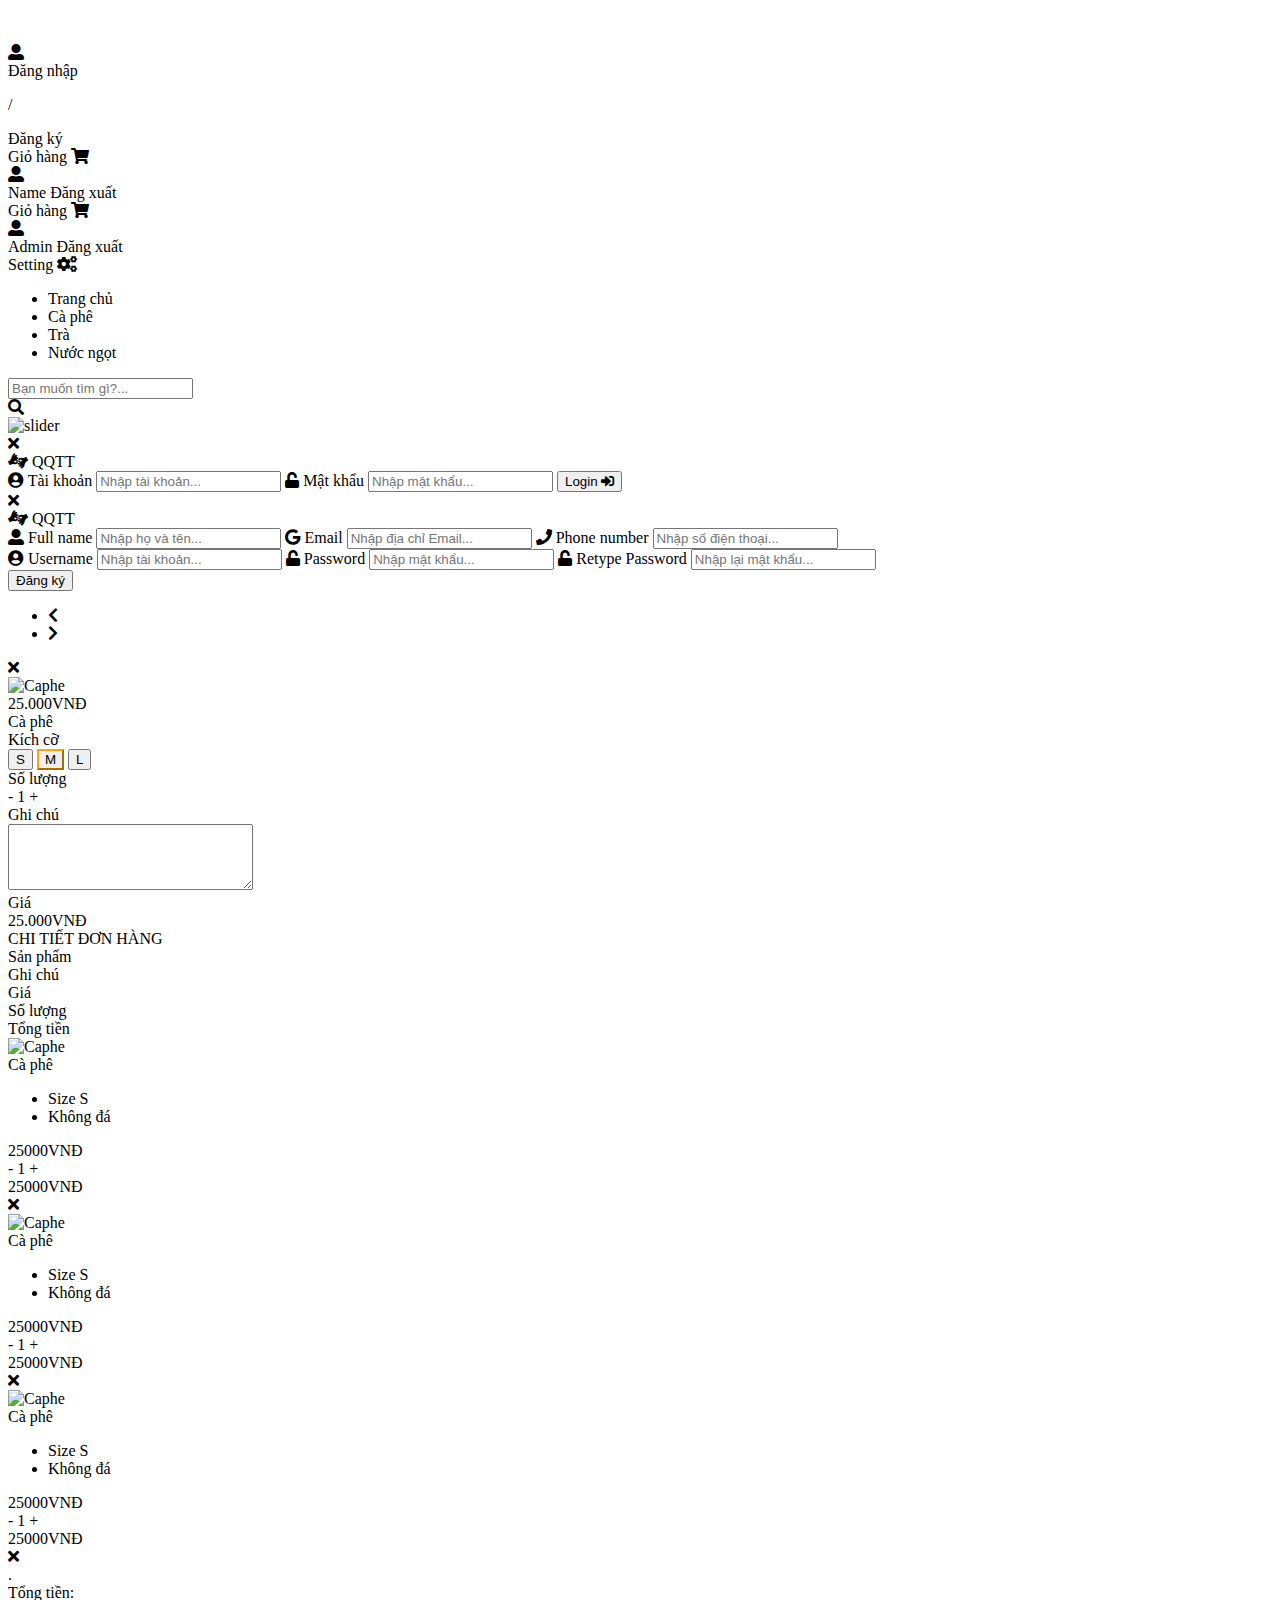
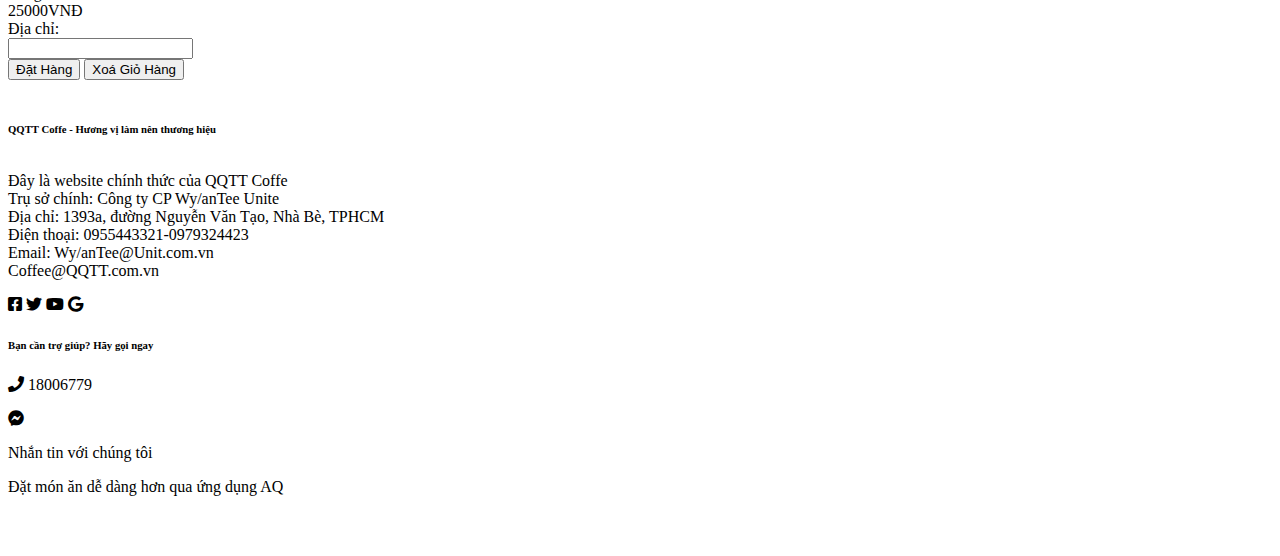
==== index.html @ 3d81b91d "Update index.html" ====
<!DOCTYPE html>
<html lang="en">
<head>
    <meta charset="UTF-8">
    <meta http-equiv="X-UA-Compatible" content="IE=edge">
    <meta name="viewport" content="width=device-width, initial-scale=1.0">
    <link rel="stylesheet" href="https://cdnjs.cloudflare.com/ajax/libs/font-awesome/5.15.1/css/all.min.css"/>
    <link rel="icon" type="image/x-icon" href="./assets/img/header_logo.png">
    <link rel="stylesheet" href="./assets/css/header_style.css">
    <link rel="stylesheet" href="./assets/css/content.css">
    <link rel="stylesheet" href="./assets/css/ShoppingCart.css">
    <link rel="stylesheet" href="./assets/css/footer_base.css">
    <link rel="stylesheet" href="./assets/css/footer_style.css">
    <script src="myscript.js"></script>
    <title>QQTT Coffee</title>
</head>
<body>
    
    <div id="header">
        <div class="sub_header">
            <div class="container">
                <div class="sub_container">
                    <div class="ctn_left">
                        <img src="assets/img/header_delivery.png" alt="">
                    </div>
                    <div class="ctn_mid">
                        <a href=""><img src="assets/img/header_logo.png" alt=""></a>
                    </div>

                    <!--Default-->
                    <div id="none" class="ctn_right">
                        <div class="account">
                            <i class="fas fa-user-alt"></i>
                            <div class="sub_account">
                                <span onclick="showLogIn()">Đăng nhập</span>
                                <p>/</p>
                                <span class="login" onclick="showRegister()">Đăng ký</span>
                            </div>
                        </div>
                        <div class="cart" onclick="showCart()">
                            <span>Giỏ hàng</span>
                            <i class="fas fa-shopping-cart"></i>
                        </div>    
                    </div>
                    
                    <!--Client-->
                    <div id="client" class="ctn_right_clt">
                        <div class="account_clt">
                            <i class="fas fa-user-alt"></i>
                            <div class="sub_account_clt">
                                <span id="clientName" class="name">Name</span>
                                <span class="clt" onclick="logout()">Đăng xuất</span>
                            </div>
                            
                        </div>
                        <div class="cart_clt" onclick="navBuy()">
                            <span>Giỏ hàng</span>
                            <i class="fas fa-shopping-cart"></i>
                        </div>    
                    </div>

                    <!--Admin-->
                    <div id="admin" class="ctn_right_ad">
                        <div class="account_ad">
                            <i class="fas fa-user-alt"></i>
                            <div class="sub_account_ad">
                                <span id="adminName" class="name">Admin</span>
                                <span class="clt" onclick="logout()">Đăng xuất</span>
                            </div>
                            
                        </div>
                        <div class="cart_ad" onclick="setting()">
                            <span>Setting</span>
                            <i class="fas fa-cogs"></i>
                        </div>    
                    </div>
                </div> 
                
                
            </div>

            <div id="menu">
                <div id="sub_menu">
                    <div class="nav_menu">
                        <ul>
                            <li onclick="navPage('all')">Trang chủ</li>
                            <li onclick="navPage('coffee')">Cà phê</li>
                            <li onclick="navPage('tea')">Trà</li>
                            <li onclick="navPage('soda')">Nước ngọt</li>
                        </ul>
                    </div>
                    <div id="search_box">
                        <div class="sub_search">
                            <input oninput="search()" type="text" id="search_txt" class="search_txt" placeholder="Bạn muốn tìm gì?...">
                            <div class="search_icon">
                                <i class="icon_search fas fa-search"></i>
                            </div>
                        </div> 
                    </div>   
                </div>
            </div>
        </div>

    </div>

    <div id="slider">
    <img src="./assets/img/header_slider.jpg" alt="slider">
    </div> 

    <!--Modal_Log-->
    <div id="modal_log" class="modal_log">
        <div class="modal_container">
            <div class="modal_close" onclick="closeLogIn()">
                <i class="fas fa-times"></i>
            </div>
            <header class="container_header">
                <i class="modal_heading_icon fas fa-american-sign-language-interpreting"></i>
                QQTT
                <!-- <img src="assets/css/img/logo/logo3.jpg" alt=""> -->
            </header>

            <div class="modal_body">
                <label for="log1" class="modal_label">
                    <i class="fas fa-user-circle"></i>
                    Tài khoản
                </label>
                <input id="log1" type="text" class="modal_input" placeholder="Nhập tài khoản...">
                
                <label for="log2" class="modal_label">
                    <i class="fas fa-unlock"></i>
                    Mật khẩu
                </label>
                <input id="log2" type="password" class="modal_input" placeholder="Nhập mật khẩu...">
                
                <button id="buy-tickets" onclick="login()">
                    Login <i class="fas fa-sign-in-alt"></i>
                    
                </button>
            </div>
        </div>
    </div>


    <!--Modal-Register-->
    <div id="modal-register" class="modal-register">
        <div class="modal-container">
            <div class="modal-close" onclick="closeRegister()">
                <i class="fas fa-times"></i>
            </div>
            <header class="modal-header">
                <i class="modal-heading-icon fas fa-american-sign-language-interpreting"></i>
                QQTT
            </header>

            <div class="modal-body">
                <!--Body Left-->
                <div class="body-left">
                    <label for="rgt1" class="modal-label">
                        <i class="fas fa-user-alt"></i>
                        Full name  
                    </label>
                    <input id="rgt1" type="text" class="modal-input" placeholder="Nhập họ và tên...">

                    <label for="rgt2" class="modal-label">
                        <i class="fab fa-google"></i>
                        Email  
                    </label>
                    <input id="rgt2" type="text" class="modal-input" placeholder="Nhập địa chỉ Email...">
            
                    <label for="rgt3" class="modal-label">
                        <i class="fas fa-phone"></i>
                        Phone number
                    </label>
                    <input id="rgt3" type="text" class="modal-input" placeholder="Nhập số điện thoại...">
                </div>   
                <!--Body Right-->
                <div class="body-right">
                    <label for="rgt4" class="modal-label">
                        <i class="fas fa-user-circle"></i>
                        Username 
                    </label>
                    <input id="rgt4" type="text" class="modal-input" placeholder="Nhập tài khoản...">

                    <label for="rgt5" class="modal-label">
                        <i class="fas fa-unlock"></i>
                        Password
                    </label>
                    <input id="rgt5" type="password" class="modal-input" placeholder="Nhập mật khẩu...">
            
                    <label for="rgt6" class="modal-label">
                        <i class="fas fa-unlock"></i>
                        Retype Password
                    </label>
                    <input id="rgt6" type="password" class="modal-input" placeholder="Nhập lại mật khẩu...">
                </div>
                
                <button id="continue-tickets" onclick="register()">
                    Đăng ký
                </button>
            </div>
        </div>
    </div>

    <!-- Container -->
    <div class="container">

        <!-- Category-drink -->
        <div id="productList" class="category-drink">
            <!-- One item -->
            <!-- <div class="drink-item">
                <img class="item-image" src="./assets/img/default.png" alt="Caphe">
                <div class="item-name">Cà phê</div>
                <div class="item-price">25.000VNĐ</div>
                <button class="button-order">Đặt hàng</button>
            </div> -->
            
        </div>   <!-- End Category-drink -->

        <!-- Pagination -->
        <ul id="Pagination" class="pagination space-pagination">
            <!-- Icon left -->
            <li class="pagination-item">
                <div class="pagination-item-link" onclick="pageDown();">
                    <i class="pagination-item-icon fas fa-chevron-left"></i>
                </div> 
            </li>
            <!-- Item -->
            <div id="pagination-index">
                <!-- <li class="pagination-item pagination-item-link pagination-item--active">
                    <div class="pagination-item-link">1</div> 
                </li>
                <li class="pagination-item">
                    <div class="pagination-item-link">2</div> 
                </li>
                <li class="pagination-item">
                    <div class="pagination-item-link">3</div> 
                </li>
                <li class="pagination-item">
                    <div class="pagination-item-link">...</div> 
                </li>
                <li class="pagination-item">
                    <div class="pagination-item-link">6</div> 
                </li> -->
            </div>
            <!-- Icon right -->
            <li class="pagination-item">
                <div class="pagination-item-link" onclick="pageUp();">
                    <i class="pagination-item-icon fas fa-chevron-right"></i>
                </div> 
            </li>
        </ul> <!-- End Pagination-->

        <!-- Modal container -->
        <div id="modal-order" class="modal-order">
            <div class="modal-overlay"></div>

            <div class="modal-body">
                <div class="modal-close" onclick="closeOrderModal()">
                    <i class="modal-close-icon fas fa-times"></i>
                </div>
                <div class="modal-row">

                    <div class="modal-image">
                        <img src="./assets/img/default.png" alt="Caphe" class="image-item">
                        <div id="rootPrice" class="modal-image-price">25.000VNĐ</div>
                    </div>

                    <div class="modal-info">
                        <div class="modal-item-info">
                            <div id="order-name" class="modal-name">Cà phê</div>
                            <div class="modal-size">
                                <div class="font">Kích cỡ</div>
                                <button id="size-1" class="size" onclick="changeSize(1)">S</button>
                                <button style="border-color: orange;" id="size-2" class="size" onclick="changeSize(2)">M</button>
                                <button id="size-3" class="size" onclick="changeSize(3)">L</button>
                            </div>
                            <div class="modal-quantity">
                                <div class="font">Số lượng</div>
                                <span class="change-qty decrease" onclick="decQuantity()">-</span>
                                <span id = "quantity" class="quantity ng-binding">1</span>
                                <span class="change-qty increase" onclick="incQuantity()">+</span>
                            </div>
                            <div class="modal-note">
                                <div class="font">Ghi chú</div>
                                <textarea name="txtComment" id="txtComment" rows="4" cols="28"></textarea>
                            </div>
                            <div class="modal-price">
                                <div class="font">Giá</div>
                                <div id="curPrice" class="modal-item-price">25.000VNĐ</div>
                            </div>
                        </div>
                        <div id="order-button" class="order-button">      
                            
                        </div>
                    </div>
                </div>
            </div>
        </div> <!-- End Modal -->

        <div id="shopping-cart" class="shopping-cart">
            <div class="SC-tab-show">
                <div class="top-tab">CHI TIẾT ĐƠN HÀNG</div>

                <div class="title-item">
                    <div class="pay-item font">Sản phẩm</div>
                    <div class="pay-attribute">
                        <div class="pay-note font">Ghi chú</div>
                        <div class="pay-price font">Giá</div>
                        <div class="pay-quantity font">Số lượng</div>
                        <div class="total-item font">Tổng tiền</div>
                    </div>
                    <div style="clear:both"></div>
                </div>

                <div id="cartList" class="info-item">
                    <!-- One item -->
                    <div class="sub-item">
                        <div class="item-image">
                            <img class="item-img" src="/HTML,CSS/QTQT/Assets/Images/Caphe.jpg" alt="Caphe">
                        </div>
                        <div class="item-PQT">

                            <div class="item-name-extra">
                                <div class="item-title">Cà phê</div>
                                <ul class="item-note">
                                    <li class="item-note-size font-note">Size S</li>
                                    <li class="item-note-notes font-note">Không đá</li>
                                </ul>
                            </div>

                            <div class="item-price">25000VNĐ</div>

                            <div class="item-quantity">
                                <span class="change-qty decrease" ng-click="decrease(product)">-</span>
                                <span class="quantity ng-binding">1</span>
                                <span class="change-qty increase" ng-click="increase(product)">+</span>
                            </div>

                            <div class="total-all-item">
                                <div class="total-all-price">   25000VNĐ</div>
                                <i class="icon-shopping-cart fas fa-times"></i>
                                <div style="clear:both"></div>
                            </div>

                        </div>
                        <div style="clear:both"></div>
                    </div> <!-- End One item -->
                    <!-- One item -->
                    <div class="sub-item">
                        <div class="item-image">
                            <img class="item-img" src="/HTML,CSS/QTQT/Assets/Images/Caphe.jpg" alt="Caphe">
                        </div>
                        <div class="item-PQT">

                            <div class="item-name-extra">
                                <div class="item-title">Cà phê</div>
                                <ul class="item-note">
                                    <li class="item-note-size font-note">Size S</li>
                                    <li class="item-note-notes font-note">Không đá</li>
                                </ul>
                            </div>

                            <div class="item-price">25000VNĐ</div>

                            <div class="item-quantity">
                                <span class="change-qty decrease" ng-click="decrease(product)">-</span>
                                <span class="quantity ng-binding">1</span>
                                <span class="change-qty increase" ng-click="increase(product)">+</span>
                            </div>

                            <div class="total-all-item">
                                <div class="total-all-price">   25000VNĐ</div>
                                <i class="icon-shopping-cart fas fa-times"></i>
                                <div style="clear:both"></div>
                            </div>

                        </div>
                        <div style="clear:both"></div>
                    </div> <!-- End One item -->
                    <!-- One item -->
                    <div class="sub-item">
                        <div class="item-image">
                            <img class="item-img" src="/HTML,CSS/QTQT/Assets/Images/Caphe.jpg" alt="Caphe">
                        </div>
                        <div class="item-PQT">

                            <div class="item-name-extra">
                                <div class="item-title">Cà phê</div>
                                <ul class="item-note">
                                    <li class="item-note-size font-note">Size S</li>
                                    <li class="item-note-notes font-note">Không đá</li>
                                </ul>
                            </div>

                            <div class="item-price">25000VNĐ</div>

                            <div class="item-quantity">
                                <span class="change-qty decrease" ng-click="decrease(product)">-</span>
                                <span class="quantity ng-binding">1</span>
                                <span class="change-qty increase" ng-click="increase(product)">+</span>
                            </div>

                            <div class="total-all-item">
                                <div class="total-all-price">   25000VNĐ</div>
                                <i class="icon-shopping-cart fas fa-times"></i>
                                <div style="clear:both"></div>
                            </div>

                        </div>
                        <div style="clear:both"></div>
                    </div> <!-- End One item -->
                    
                    
                </div>

                <div class="total-money">
                    <div class="index">.</div>
                    <div class="total-money-bill">Tổng tiền:</div>
                    <div id="total-price" class="total-price">25000VNĐ</div>
                    <div style="clear:both"></div>
                </div>  

                <div class="address">
                    <div class="sub-address font">Địa chỉ:</div>
                    <input id="addressCart" class="typeahead" type="text" autocomplete="off">
                </div>

                <div class="pay-button">
                    <button class="pay-bill button" onclick="successOrder()">Đặt Hàng</button>
                    <button class="delete-bill button" onclick="deleteAllCart()">Xoá Giỏ Hàng</button>
                </div>
            </div>
        </div> <!-- Shopping cart end -->
    </div>  <!-- End Container -->

    <footer>
        <div class="footer-container">
            <div class="col-9 footer-info">
                <img class="footer-logo" src="./assets/img/header_logo.png" alt="">
                <h6>QQTT Coffe - Hương vị làm nên thương hiệu <br><br></h6>

                <p>Đây là website chính thức của QQTT Coffe <br>
                    Trụ sở chính: Công ty CP Wy/anTee Unite <br>
                    Địa chỉ: 1393a, đường Nguyễn Văn Tạo, Nhà Bè, TPHCM <br>
                    Điện thoại: 0955443321-0979324423 <br>
                    Email: Wy/anTee@Unit.com.vn <br>
                                Coffee@QQTT.com.vn</p>    
                <div class="footer-content-icon">
                    <i class="fab fa-facebook-square"></i>
                    <i class="fab fa-twitter"></i>
                    <i class="fab fa-youtube"></i>
                    <i class="fab fa-google"></i>
                </div>
            </div>
            <div class="col-3 footer-contact">
                <h6>Bạn cần trợ giúp? Hãy gọi ngay</h6>
                <p class="footer-phone">
                    <i class="fas fa-phone"></i>
                    18006779
                </p>
                <div class="footer-contact-mess">
                    <i class="fab fa-facebook-messenger"></i>
                    <p>Nhắn tin với chúng tôi</p>
                </div>
                <p class="footer-invite">Đặt món ăn dễ dàng hơn qua ứng dụng AQ</p>
                <div>
                    <img class="footer-qr-code" src="./assets/img/download/qr-code.png" alt="">
                    <div class="footer-down">
                        <img src="./assets/img/download/appstore.png" alt="">
                        <img src="./assets/img/download/google-play.png" alt="">
                    </div>
                </div>
            </div>                
        </div>
    </footer>
</body>
</html>
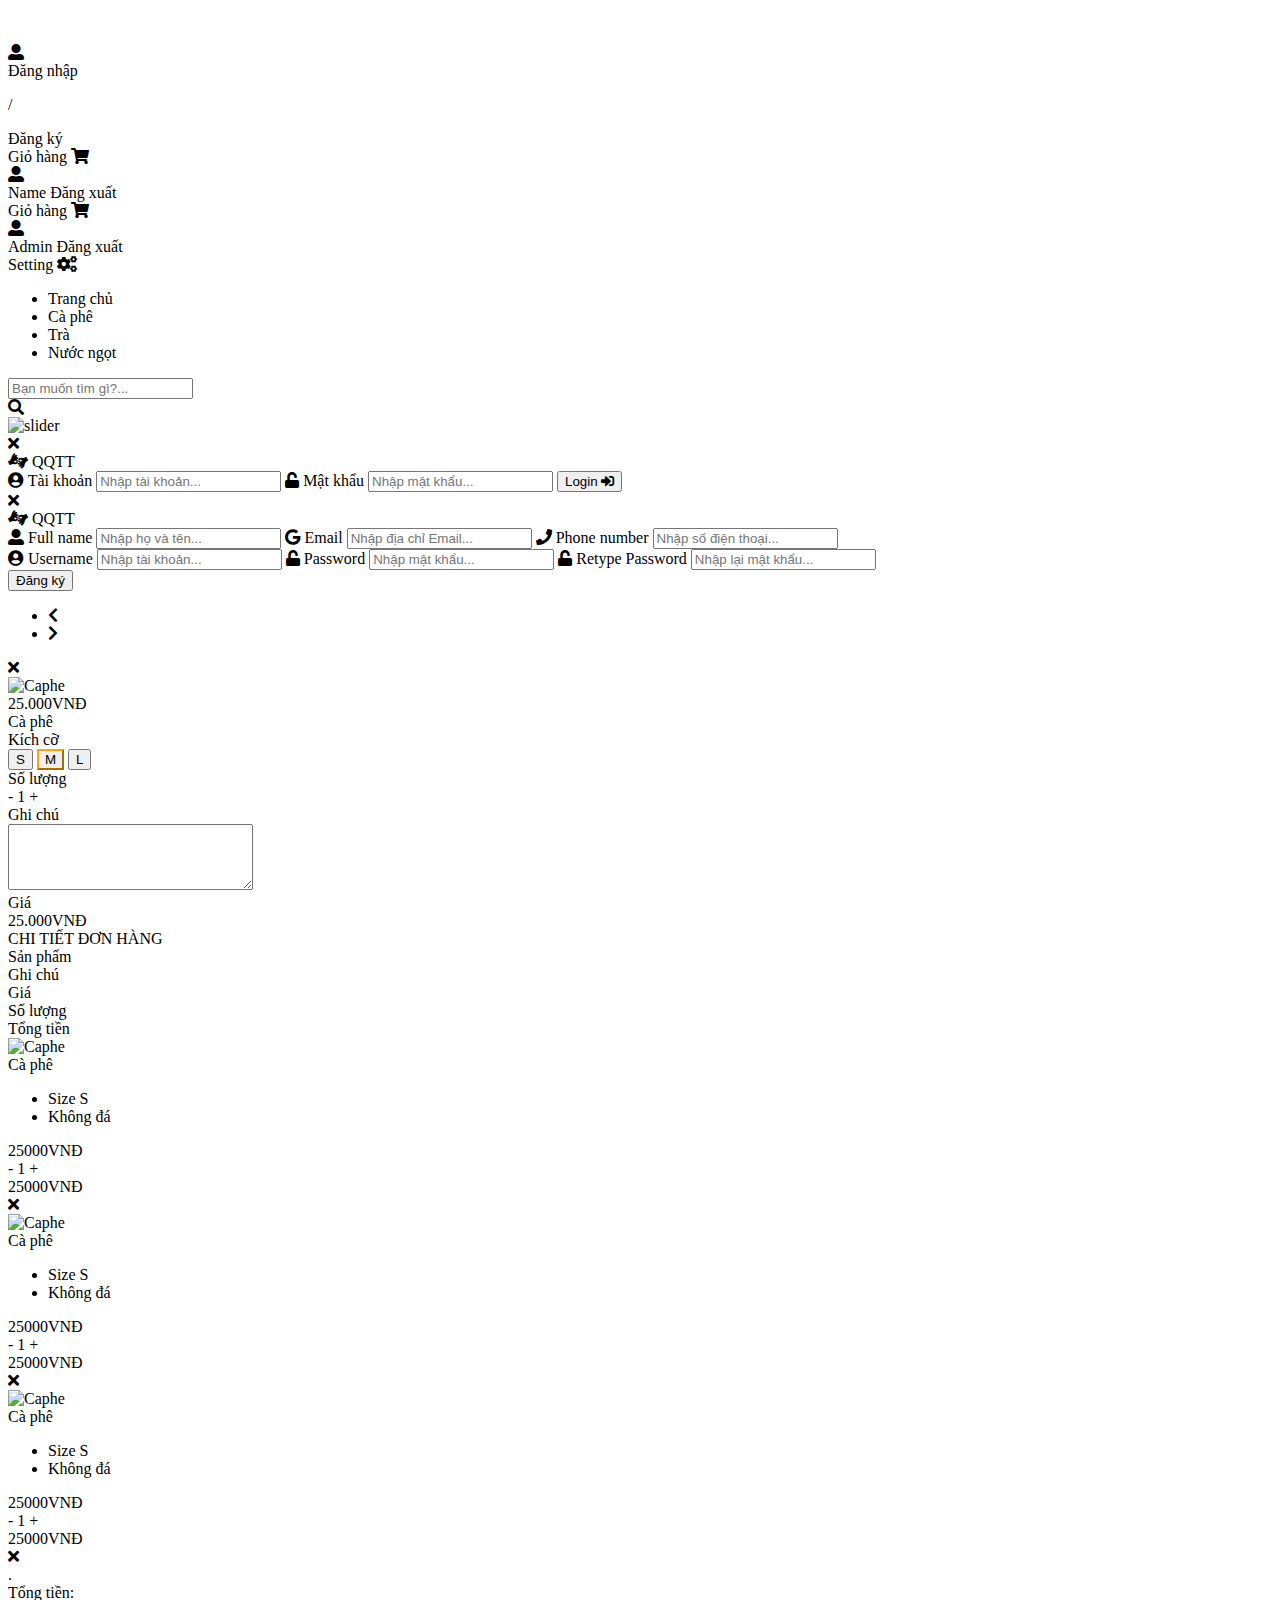
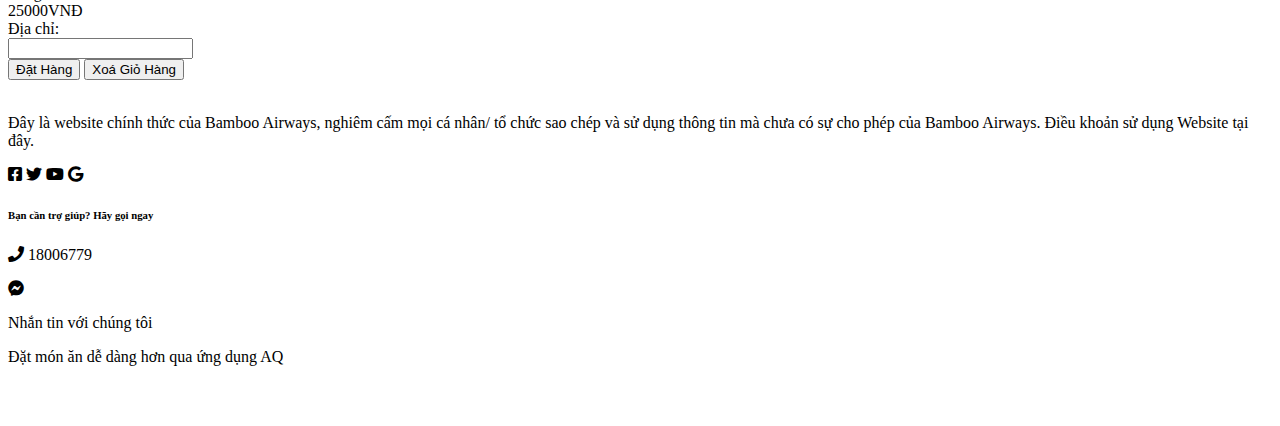
==== commit 65410064: "master" ====
--- a/index.html
+++ b/index.html
@@ -12,7 +12,7 @@
     <link rel="stylesheet" href="./assets/css/footer_base.css">
     <link rel="stylesheet" href="./assets/css/footer_style.css">
     <script src="myscript.js"></script>
-    <title>QQTT Coffee</title>
+    <title>QQTT Coffee </title>
 </head>
 <body>
     
@@ -437,14 +437,7 @@
         <div class="footer-container">
             <div class="col-9 footer-info">
                 <img class="footer-logo" src="./assets/img/header_logo.png" alt="">
-                <h6>QQTT Coffe - Hương vị làm nên thương hiệu <br><br></h6>
-
-                <p>Đây là website chính thức của QQTT Coffe <br>
-                    Trụ sở chính: Công ty CP Wy/anTee Unite <br>
-                    Địa chỉ: 1393a, đường Nguyễn Văn Tạo, Nhà Bè, TPHCM <br>
-                    Điện thoại: 0955443321-0979324423 <br>
-                    Email: Wy/anTee@Unit.com.vn <br>
-                                Coffee@QQTT.com.vn</p>    
+                <p>Đây là website chính thức của Bamboo Airways, nghiêm cấm mọi cá nhân/ tổ chức sao  chép và sử dụng thông tin mà chưa có sự cho phép của Bamboo Airways. Điều khoản sử dụng Website tại đây.</p>
                 <div class="footer-content-icon">
                     <i class="fab fa-facebook-square"></i>
                     <i class="fab fa-twitter"></i>
@@ -474,4 +467,4 @@
         </div>
     </footer>
 </body>
-</html>
+</html>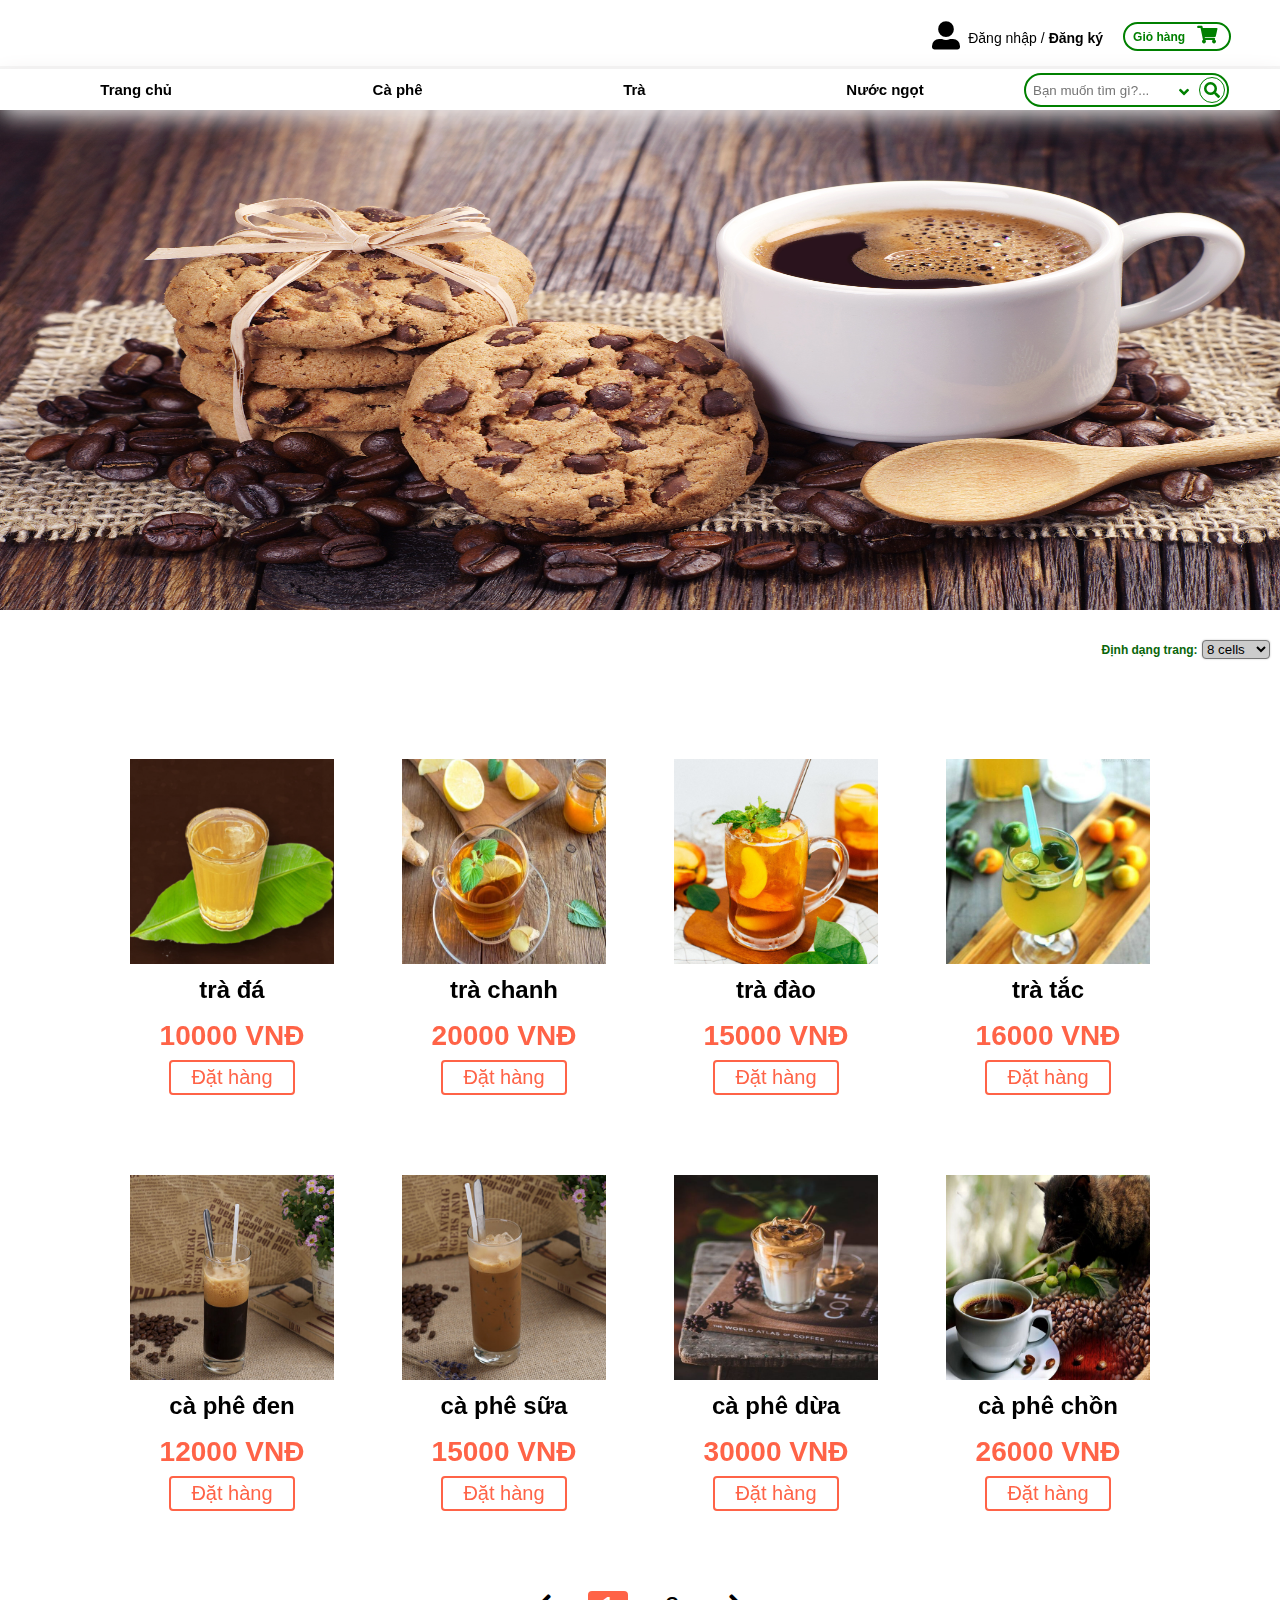
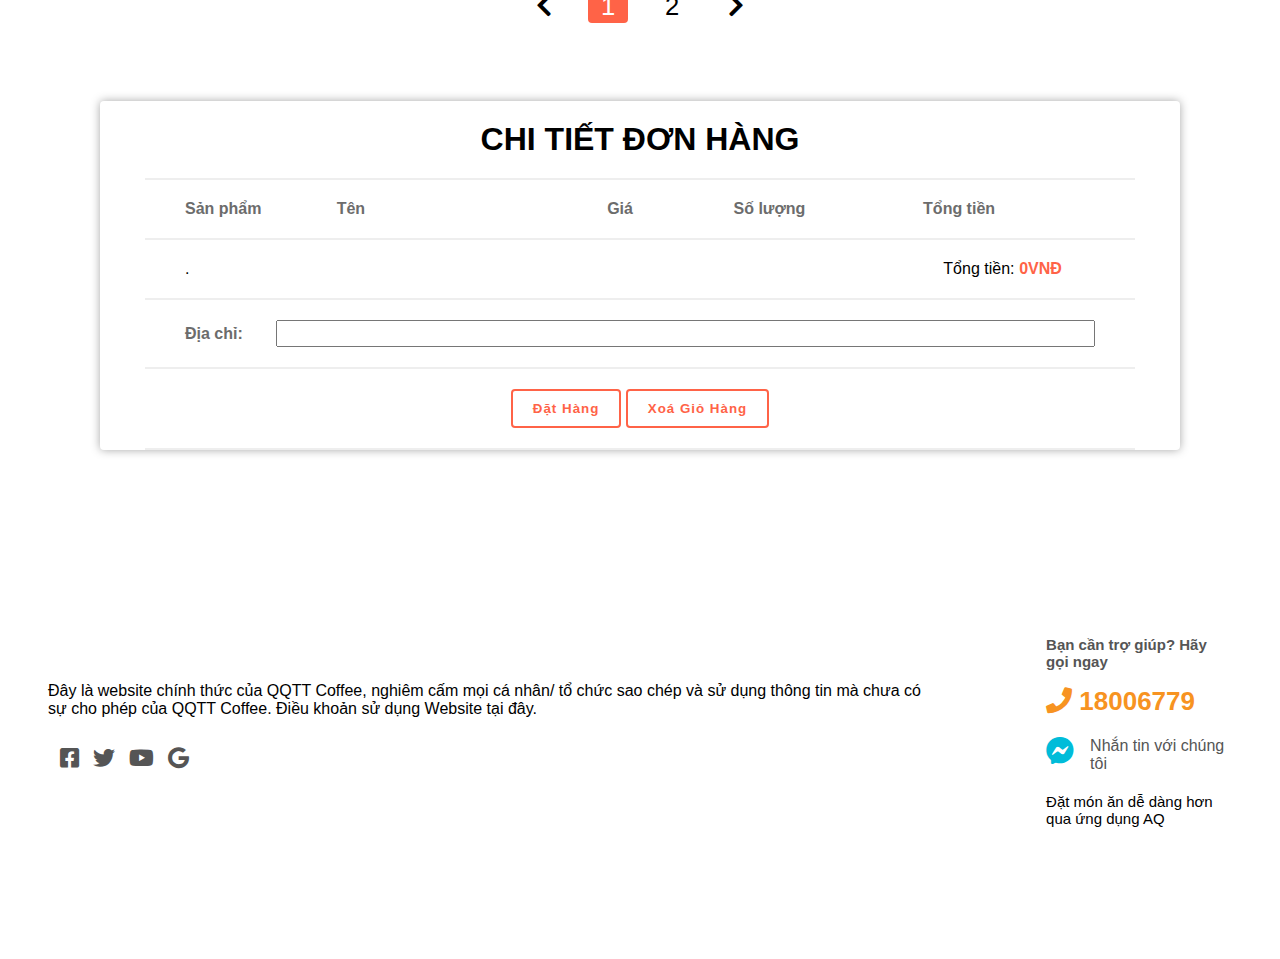
==== commit 3f8a89fd: "sA" ====
--- a/index.html
+++ b/index.html
@@ -12,7 +12,7 @@
     <link rel="stylesheet" href="./assets/css/footer_base.css">
     <link rel="stylesheet" href="./assets/css/footer_style.css">
     <script src="myscript.js"></script>
-    <title>QQTT Coffee </title>
+    <title>QQTT Coffee</title>
 </head>
 <body>
     
@@ -92,8 +92,29 @@
                     <div id="search_box">
                         <div class="sub_search">
                             <input oninput="search()" type="text" id="search_txt" class="search_txt" placeholder="Bạn muốn tìm gì?...">
-                            <div class="search_icon">
-                                <i class="icon_search fas fa-search"></i>
+                            <i onclick="showAdvanceSearch()" class=" angle_down fas fa-angle-down"></i>
+                            <ul id="advanceSearch" class="nav_angle_down">
+                                <li class="down1">
+                                    <span>Khoảng giá</span>
+                                    <input id="fromPrice" type="text" class="down_txt" name="" placeholder="Từ">
+                                    <span>~</span>
+                                    <input id="toPrice" type="text" class="down_txt" name="" placeholder="Đến">
+
+                                </li>
+                                <li class="down2">
+                                    <div class="list_classify">
+                                        <label for="type" class="classify">Loại</label>
+                                        <select id="advanceType" name="" id="type">
+                                            <option value="all" selected>Tất cả</option>
+                                            <option value="tea">Trà</option>
+                                            <option value="coffee">Cà phê</option>
+                                            <option value="soda">Nước ngọt</option>
+                                        </select>
+                                    </div>
+                                </li>
+                            </ul>
+                            <div class="search_icon" >
+                                <i class="icon_search fas fa-search"onclick="advancedSearch()"></i>
                             </div>
                         </div> 
                     </div>   
@@ -104,8 +125,19 @@
     </div>
 
     <div id="slider">
-    <img src="./assets/img/header_slider.jpg" alt="slider">
+    <img src="./assets/img/product/Slider1.jpg" alt="slider">
     </div> 
+
+    <div id="content">
+        <div class="showlist">
+            <label for="list" class="format">Định dạng trang:</label>
+            <select name="" id="maxShow" onclick="changeMaxShow()">
+                <option value="4">4 cells</option>
+                <option value="8" selected>8 cells</option>
+                <option value="12">12 cells</option>
+            </select>
+        </div>
+    </div>
 
     <!--Modal_Log-->
     <div id="modal_log" class="modal_log">
@@ -304,7 +336,7 @@
                 <div class="title-item">
                     <div class="pay-item font">Sản phẩm</div>
                     <div class="pay-attribute">
-                        <div class="pay-note font">Ghi chú</div>
+                        <div class="pay-note font">Tên</div>
                         <div class="pay-price font">Giá</div>
                         <div class="pay-quantity font">Số lượng</div>
                         <div class="total-item font">Tổng tiền</div>
@@ -437,9 +469,9 @@
         <div class="footer-container">
             <div class="col-9 footer-info">
                 <img class="footer-logo" src="./assets/img/header_logo.png" alt="">
-                <p>Đây là website chính thức của Bamboo Airways, nghiêm cấm mọi cá nhân/ tổ chức sao  chép và sử dụng thông tin mà chưa có sự cho phép của Bamboo Airways. Điều khoản sử dụng Website tại đây.</p>
+                <p>Đây là website chính thức của QQTT Coffee, nghiêm cấm mọi cá nhân/ tổ chức sao  chép và sử dụng thông tin mà chưa có sự cho phép của QQTT Coffee. Điều khoản sử dụng Website tại đây.</p>
                 <div class="footer-content-icon">
-                    <i class="fab fa-facebook-square"></i>
+                    <a href="https://www.facebook.com/hoangrotka3" target="blank"><i class="fab fa-facebook-square"></i></a>
                     <i class="fab fa-twitter"></i>
                     <i class="fab fa-youtube"></i>
                     <i class="fab fa-google"></i>
--- a/assets/css/header_style.css
+++ b/assets/css/header_style.css
@@ -0,0 +1,689 @@
+* {
+    padding: 0;
+    margin: 0;
+    box-sizing: border-box;
+    text-decoration: none;
+    font-family: sans-serif;
+}
+body, html {
+    height: 2000px;
+}
+
+
+#main {
+    
+}
+
+/*Header*/
+#header {
+    height: 110px;
+}
+
+.sub_header {
+    right: 0;
+    left: 0;
+    position: fixed;
+    height: 110px;
+    z-index: 1;
+}
+
+.sub_header .container {
+    height: 69px;
+    background: white;
+    padding: 10px 0 5px 0;
+    border-bottom: 3px solid #F5F5F5;
+}
+/*header > container > sub_container*/
+.sub_container {
+    height: 51px;
+    padding: 0 15px;
+    margin: 0 34px;
+    display: flex;
+    justify-content: space-between;
+}
+
+
+.ctn_left {
+    padding-top: 10px;
+}
+
+.ctn_left img {
+    width: 165px;
+    cursor: pointer;
+}
+
+
+.ctn_mid {
+    height: 50px;
+    display: flex;
+    align-items: center;
+    justify-content: center;
+}
+
+.ctn_mid img {
+    width: 77px;
+    cursor: pointer;
+}
+
+/*Class Account Default*/
+.ctn_right {
+    height: 41px;
+    padding-top: 12px;
+    display: flex;
+    font-size: 14px;
+    /*******ẨN*******/
+    /* display: none; */
+}
+
+.account{
+    display: flex;
+    margin-right: 20px;
+    cursor: pointer;
+}
+
+.sub_account {
+    padding: 8px 0 0 8px;
+    display: flex;
+}
+
+
+.sub_account .login {
+    font-weight: bold ;
+}
+
+.account span:hover {
+    color: green;
+}
+
+.cart span:hover {
+    color: green;
+}
+
+.sub_account p {
+   padding: 0 4px;
+}
+
+.sub_account .login {
+    font-weight: bold;
+}
+
+.account i {
+    font-size: 28px;
+}
+
+.ctn_right .cart {
+    border: 2px solid green;
+    border-radius: 15px;
+    line-height: 25px;
+    cursor: pointer;
+}
+
+.ctn_right .cart span {
+    color: green;
+    font-weight: bold;
+    padding: 8px;
+    font-size: 12px;
+}
+
+.ctn_right .cart i {
+    color: green;
+    padding-right: 12px;
+    font-size: 18px;
+}
+
+
+/*Class Account Client*/
+.ctn_right_clt {
+    height: 41px;
+    padding-top: 12px;
+    display: flex;
+    font-size: 14px;
+    /*******ẨN********/
+    display: none;
+}
+
+
+.account_clt{
+    display: flex;
+    margin-right: 40px;
+    cursor: pointer;
+}
+
+.sub_account_clt {
+    height: 40px;
+    padding: 0 0 0 6px;
+}
+
+
+.sub_account_clt .name {
+    font-weight: bold ;
+    display: block;
+}
+
+
+.ctn_right_clt .cart_clt {
+    border: 2px solid green;
+    border-radius: 15px;
+    line-height: 25px;
+    cursor: pointer;
+}
+
+.ctn_right_clt .cart_clt span {
+    color: green;
+    font-weight: bold;
+    padding: 8px;
+    font-size: 12px;
+}
+
+.ctn_right_clt .cart_clt i {
+    color: green;
+    padding-right: 12px;
+    font-size: 18px;
+}
+
+.account_clt i {
+    font-size: 28px;
+}
+
+.ctn_right_clt .cart_clt {
+    border: 2px solid green;
+    border-radius: 15px;
+    line-height: 25px;
+    cursor: pointer;
+}
+
+.ctn_right_clt .cart_clt span {
+    color: green;
+    font-weight: bold;
+    padding: 8px;
+    font-size: 12px;
+}
+
+.ctn_right_clt .cart_clt i {
+    color: green;
+    padding-right: 12px;
+    font-size: 18px;
+}
+
+.sub_account_clt .clt {
+    font-size: 10px;
+}
+
+.sub_account_clt .clt:hover {
+    text-decoration:underline;
+}
+
+.sub_account_clt .name {
+    font-size: 12px;
+}
+
+
+/*Class Account Admin*/
+.ctn_right_ad {
+    height: 41px;
+    padding-top: 12px;
+    display: flex;
+    font-size: 14px;
+    /*******ẨN********/
+    display: none;
+}
+
+
+.account_ad {
+    display: flex;
+    margin-right: 20px;
+    cursor: pointer;
+}
+
+.sub_account_ad {
+    height: 40px;
+    padding: 0 0 0 6px;
+}
+
+
+.sub_account_ad .name {
+    font-weight: bold ;
+    display: block;
+}
+
+
+.ctn_right_ad .cart_ad {
+    border: 2px solid green;
+    border-radius: 15px;
+    line-height: 25px;
+    cursor: pointer;
+}
+
+
+.ctn_right_ad .cart_ad .st {
+    color: green;
+    font-weight: bold;
+    padding: 8px;
+    font-size: 16px;
+}
+
+.ctn_right_ad .cart_ad i {
+    color: green;
+    padding-right: 12px;
+    font-size: 18px;
+}
+
+.account_ad i {
+    font-size: 28px;
+}
+
+.ctn_right_ad .cart_ad {
+    border: 2px solid green;
+    border-radius: 15px;
+    line-height: 25px;
+    cursor: pointer;
+}
+
+.ctn_right_ad .cart_ad span {
+    color: green;
+    font-weight: bold;
+    padding: 8px;
+    font-size: 12px;
+}
+
+.ctn_right_ad .cart_ad i {
+    color: green;
+    padding-right: 12px;
+    font-size: 18px;
+}
+
+.sub_account_ad .clt {
+    font-size: 10px;
+}
+
+.sub_account_ad .clt:hover {
+    text-decoration:underline;
+}
+
+.sub_account_ad .name {
+    font-size: 12px;
+}
+
+
+
+/*Menu*/
+#menu {
+    height: 41px;
+    background-color: white;
+    box-shadow: 1px 6px 25px rgb(235, 231, 231)
+}
+
+#sub_menu {
+    display: block;
+    line-height: 41px;
+    width: 100%;
+    height: 41px;
+}
+
+.nav_menu {
+    width: 80%;
+    float: left;
+}
+
+.nav_menu li {
+    display: flex;
+    float: left;
+    list-style: none
+}
+
+.nav_menu ul {
+    display: flex;
+    align-items: center;
+    font-size: 15px;
+    font-weight: bold;
+    justify-content: space-around;
+}
+
+.nav_menu ul li:hover {
+    color: #0C713D;
+    cursor: pointer;
+}
+
+
+/*Search-box*/
+#search_box {
+    width: 20%;
+    float: left;
+    cursor: pointer;
+    padding-top: 4px;
+}
+
+#search_box .sub_search {
+    width: 80%;
+    height: 25px;
+    padding: 15px;
+    line-height: 41px;
+    border: 2px solid green;
+    border-radius: 30px;
+    position: relative;
+}
+
+#search_box .sub_search .search_txt {
+    width: 64%;
+    position: absolute;
+    left: 7px;
+    top: 8px;
+    border: none;
+    outline: none;
+}
+
+.icon_search {
+    color: green;
+    border: 1px solid green;
+    padding: 4px;
+    border-radius: 16px;
+}
+
+.search_icon .icon_search {
+    position: absolute;
+    top: 2px;
+    right: 2px;
+}
+
+.search_icon .icon_search:hover {
+    color: white;
+    background: #0C713D;
+}
+
+.sub_search .angle_down {
+    height: 20px;
+    width: 24px;
+    color: green;
+    position: absolute;
+    right: 24px;
+    top: 9px;
+}
+
+.nav_angle_down {
+    width: 300px;
+    position: absolute;
+    right: -33px;
+    top: 35px;
+    list-style: none;
+    border-radius: 2px;
+    background: white;
+    box-shadow: 1px 1px 2px 1px #ccc;
+    display: none;
+}
+
+.nav_angle_down input.down_txt {
+    width: 76px;
+    border: 2px solid green;
+    border-radius: 12px;
+    padding: 3px 0 2px 6px;
+}
+
+.nav_angle_down .down1 {
+    border-bottom: 1px solid #ccc;
+
+}
+
+.nav_angle_down li {
+    padding: 12px 12px;
+}
+
+.list_classify select#type {
+    font-size: 16px;
+    padding-left: 8px;
+    border-radius: 13px;
+    color: green;
+    background: white;
+    cursor: pointer;
+    border: 2px solid green;
+}
+
+.nav_angle_down li.down1 span {
+    font-family: fangsong;
+    color: black;
+} 
+.nav_angle_down li.down2 label.classify {
+    font-family: fangsong;
+    padding-right: 48px;
+    color: black;
+}
+
+
+/******************/
+
+
+
+/*End search*/
+
+/*Slider*/
+
+#slider img {
+    width: 100%;
+    height: 500px;
+}
+
+/*Content*/
+
+#content {
+    width: 100%;
+    margin-top: 16px;
+    padding-left: 16px;
+}
+
+#content .showlist {
+    text-align: end;
+    padding: 10px 10px;
+}
+
+#maxShow {
+    border-radius: 4px;
+    background: #ccc;
+    cursor: pointer;
+    box-shadow: 0px 0px 2px 0px silver;
+}
+
+.showlist .format {
+    font-size: 12px;
+    font-weight: bold;
+    color: #096609;
+}
+
+
+/*Modal-log*/
+.modal_log {
+    position: fixed;
+    top: 0;
+    right: 0;
+    bottom: 0;
+    left: 0;
+    background: rgba(0, 0, 0, 0.4);
+    display: flex;
+    align-items: center;
+    justify-content: center;
+    /*Close page Login*/
+    display: none;
+    z-index: 1;
+}
+
+.modal_container {
+    width: 500px;
+    min-height: 300px;
+    background: white;
+    position: relative;
+    border: 1px solid green;
+    border-radius: 24px;
+}
+
+.container_header {
+    height: 130px;
+    background: silver;
+    display: flex;
+    align-items: center;
+    justify-content: center;
+    font-size: 30px;
+}
+
+.modal_heading_icon {
+    margin-right: 16px;
+}
+
+.modal_close i {
+    right: 0; 
+    position: absolute;
+    padding: 10px;
+    font-size: 26px;
+}
+
+.modal_close i:hover {
+    opacity: 0.4;
+    cursor: pointer;
+}
+
+.modal_body {
+    padding: 16px;
+}
+
+.modal_label {
+    font-size: 16px;
+    display: block;
+    margin-bottom: 12px;
+    font-weight: bold;
+}
+
+.modal_input {
+    font-size: 20px;
+    width: 100%;
+    padding: 8px;
+    border: none;
+    margin-bottom: 24px;
+}
+
+#buy-tickets {
+    color: white;
+    text-transform: uppercase;
+    width: 100%;
+    border: none;
+    padding: 14px;
+    font-size: 19px;
+    background: rgb(255, 66, 78);
+}
+
+#buy-tickets:hover {
+    opacity: 0.8;
+    cursor: pointer;
+}
+
+.footer_modal {
+    display: flex;
+    align-items: center;
+    justify-content: center;
+}
+
+.modal_help {
+    padding-bottom: 10px ;
+    font-size: 15px;
+    color: rgb(120, 120, 120);
+    
+}
+
+.modal_help:hover {
+    font-weight: bold;
+    cursor: pointer;
+}
+/*End Modal log*/
+
+/*Modal-Register*/
+.modal-register {
+    position: fixed;
+    top: 0;
+    right: 0;
+    bottom: 0;
+    left: 0;
+    background: rgba(0, 0, 0, 0.4);
+    display: flex;
+    align-items: center;
+    justify-content: center;
+    /*Close page Login*/
+    display: none;
+    z-index: 1;
+}
+
+.modal-container {
+    width: 800px;
+    min-height: 300px;
+    background: white;
+    position: relative;
+}
+
+.modal-header {
+    height: 130px;
+    background: silver;
+    display: flex;
+    align-items: center;
+    justify-content: center;
+    font-size: 30px;
+}
+
+.modal-heading-icon {
+    margin-right: 16px;
+}
+
+.modal-close i {
+    position: absolute;
+    right: 0;
+    padding: 10px;
+    font-size: 26px;
+}
+
+.modal-close i:hover {
+    opacity: 0.4;
+    cursor: pointer;
+}
+
+.modal-body {
+    padding: 16px;
+    position: relative;
+}
+
+.modal-label {
+    font-weight: bold;
+    display: block;
+    font-size: 15px;
+    margin-bottom: 12px;
+    
+}
+
+.modal-input {
+    font-size: 20px;
+    width: 90%;
+    padding: 8px;
+    border: none;
+    margin-bottom: 24px;
+}
+.modal-body .body-right,
+.modal-body .body-left {
+    padding: 20px;
+    width: 50%;
+    float: left;
+}
+
+
+#continue-tickets {
+    color: white;
+    text-transform: uppercase;
+    width: 100%;
+    border: none;
+    padding: 14px;
+    font-size: 19px;
+    background: rgb(255, 66, 78);
+}
+
+#continue-tickets:hover {
+    opacity: 0.8;
+    cursor: pointer;
+}
+
+/***********************/
+
+#footer {
+
+}--- a/assets/css/content.css
+++ b/assets/css/content.css
@@ -0,0 +1,281 @@
+/* Reset CSS */
+* {
+    margin: 0;
+    padding: 0;
+    box-sizing: border-box;
+    font-family: sans-serif;
+}
+
+:root {
+    --text-color-brand: tomato;
+}
+
+/* Category-drink CSS */
+.category-drink {
+    width: 100%;
+    height: 200%;
+    padding-top: 50px;
+    margin: auto;
+    text-align: center;
+    transition: transform linear 0.1s;
+    will-change: transform;
+}
+
+.category-drink .drink-item:hover {
+    border-radius: 4px;
+    transform: translateY(-4px);
+    box-shadow: 0px 0px 25px lightgrey;
+}
+
+.category-drink .drink-item {
+    width: 20%;
+    height: auto;
+    display: inline-block;
+    margin: 20px 8px; 
+}
+
+.category-drink .item-image {
+    max-width: 80%;
+    height: auto;
+    display: block;
+    margin: 20px auto 12px auto;
+}
+
+.category-drink .item-name {
+    padding-bottom: 8px;
+    font-size: 24px;
+    font-weight: bold;
+}
+
+.category-drink .item-price {
+    color: var(--text-color-brand);
+    padding: 8px;
+    font-size: 28px;
+    font-weight: bold;
+}
+
+.category-drink .button-order:hover{
+    color: white;
+    background-color: var(--text-color-brand);
+    cursor: pointer;
+}
+
+.category-drink .button-order{
+    color: var(--text-color-brand);
+    background-color: white;
+    font-size: 20px;
+    padding: 4px 20px;
+    margin-bottom: 20px;
+    border: var(--text-color-brand) solid 2px;
+    border-radius: 4px;
+}
+
+.space-pagination {
+    margin: 40px 0 40px 0;
+}
+
+/* Pagination CSS*/
+
+.pagination {
+    display: flex;
+    justify-content: center;
+    align-items: center;
+    list-style: none;
+}
+
+.pagination-item {
+    margin: 0 12px;
+    cursor: pointer;
+}
+
+.pagination-item--active .pagination-item-link {
+    color:white;
+    background-color: var(--text-color-brand);
+}
+
+.pagination-item-link {
+    display: block;
+    text-decoration: none;
+    font-size: 1.6rem;
+    color: black;
+    min-width: 40px;
+    height: 32px;
+    line-height: 30px;
+    text-align: center;
+    border-radius: 4px;
+}
+
+
+#pagination-index li{
+    float: left;
+    cursor: pointer;
+}
+
+/* Modal Order */
+
+.modal-order {
+    position: fixed;
+    top:0;
+    right:0;
+    bottom:0;
+    left:0;
+    display: flex;
+    display: none;
+}
+
+div#modal-order {
+    margin-bottom: 0;
+}
+
+.modal-order.open {
+    display:flex;
+}
+
+.modal-order .modal-overlay {
+    position: absolute;
+    width: 100%;
+    height: 100%;
+    background-color: rgba(0,0,0,0.6);
+}
+
+.modal-order .modal-close {
+    position: absolute;
+    right: 0;
+    top: 0;
+    padding:16px;
+    cursor: pointer;
+}
+
+.modal-order .modal-close-icon {
+    font-size: 20px;
+}
+
+.modal-order .modal-body {
+    border-radius: 8px;
+    background-color: white;
+    padding: 40px;
+    margin: auto;
+    position: relative;
+}
+
+.modal-order .modal-row {
+    display: flex;
+    height: 100%;
+    flex-direction: row;
+}
+
+.modal-order .modal-image {
+    flex-basis: 40%;
+    align-items: center;
+    margin: 10px;
+}
+
+.modal-order .image-item {
+    width: 100%;
+}
+
+.modal-order .modal-image-price {
+    text-align: center;
+    color: var(--text-color-brand);
+    font-size: 28px;
+    font-weight: bold;
+}
+
+.modal-order .modal-info {
+    margin-left: 40px;
+    flex-basis: 60%;
+
+}
+
+.modal-order .modal-name {
+    color: var(--text-color-brand);
+    padding-left: 8px;
+    font-size: 32px;
+    font-weight: bold;
+    margin-top:10px;
+    margin-bottom: 16px;
+}
+
+
+.modal-order .font {
+    padding-left:8px;
+    font-weight: bold;
+    font-size: 20px;
+    min-width: 112px;
+    margin-bottom: 8px;
+    display: inline-block;
+}
+
+.modal-order .modal-size,.modal-quantity,
+.modal-note,.modal-price,.modal-order {
+    margin-bottom: 12px;
+}
+
+.modal-order .size {
+    align-items: center;
+    padding: 8px 32px;
+    margin-right: 8px;
+    margin-bottom: 8px;
+    cursor: pointer;
+}
+
+.modal-order span.change-qty.decrease {
+    border-radius: 4px 0 0 4px;
+}
+
+.modal-order span.quantity.ng-binding {
+    margin-left: -5px;
+    border-left: none;
+    border-right: none;
+}
+
+.modal-order span.change-qty.increase {
+    border-radius: 0px 4px 4px 0px;
+    margin-left: -4px;
+}
+
+.modal-order span.change-qty:hover {
+    background-color: #B3B3B3;
+}
+
+.modal-order span {
+    border: 1px solid #B3B3B3;
+    width: 32px;
+    height: 32px;
+    display: inline-block;
+    line-height: 32px;
+    text-align: center;
+    cursor: pointer;
+}
+
+.modal-order #txtComment {
+    padding: 8px;
+}
+
+.modal-order .modal-item-price {
+    display: inline-block;
+    color: var(--text-color-brand);
+    font-size: 20px;
+    font-weight: bold;
+}
+
+.modal-order .order-button {
+    padding-left: 8px;
+}
+
+.modal-order .modal-order-button:hover {
+    color:white;
+    background-color: var(--text-color-brand);
+}
+
+.modal-order .modal-order-button {
+    padding: 8px 32px;
+    background-color: white;
+    color: var(--text-color-brand);
+    border: var(--text-color-brand) solid 2px;
+    border-radius: 4px;
+    letter-spacing: 2px;
+    cursor: pointer;
+}
+
+
--- a/assets/css/ShoppingCart.css
+++ b/assets/css/ShoppingCart.css
@@ -0,0 +1,230 @@
+/* Reset CSS */
+* {
+    margin: 0;
+    padding: 0;
+    box-sizing: border-box;
+    font-family: sans-serif;
+}
+
+:root {
+    --text-color-brand: tomato;
+}
+
+.shopping-cart {
+    padding: 38px 100px;
+}
+
+.shopping-cart .SC-tab-show {
+    box-shadow: 0 0 10px rgb(0 0 0 / 35%);
+    border-radius: 4px;
+    padding: 0 45px;
+    margin-bottom: 100px;
+}
+
+.shopping-cart .font {
+    font-size: 16px;
+    color: #6C6C6C;
+    font-weight: bold;
+}
+
+.shopping-cart .top-tab {
+    text-align: center;
+    padding: 20px;
+    font-size: 32px;
+    font-weight: bold;
+}
+
+.shopping-cart .title-item {
+    padding:20px 40px;
+    border-top: 2px solid #eee;
+}
+
+.shopping-cart .pay-item {
+    width: 16.66666667%;
+    float: left;
+}
+
+
+.shopping-cart .pay-attribute {
+    width: 83.33333333%;
+    float: left;
+}
+
+.shopping-cart .pay-note {
+    width: 35.66666667%;
+    float:left;
+}
+
+.shopping-cart .pay-price {
+    width: 16.66666667%;
+    float: left;
+}
+
+.shopping-cart .pay-quantity {
+    width: 25%;
+    float:left;
+}
+
+.shopping-cart .total-item {
+    width: 16.66666667%;
+    float:left;
+}
+
+.shopping-cart .info-item {
+    border-top: 2px solid #eee;
+}
+
+.shopping-cart .sub-item {
+    padding:20px 40px;
+    border-bottom: 2px solid #eee;
+}
+
+.shopping-cart .item-image {
+    width: 16.66666667%;
+    float: left;
+}
+
+.shopping-cart .item-img {
+    max-width: 100px;
+    max-height: 100px;
+}
+
+
+.shopping-cart .item-PQT {
+    width: 83.33333333%;
+    float: left;
+}
+
+.shopping-cart .item-name-extra {
+    width: 35.66666667%;
+    float: left;
+    padding:20px 0;
+}
+
+.shopping-cart .item-title {
+    font-size: 20px;
+    font-weight: bold;
+    color: var(--text-color-brand);
+    padding-bottom: 4px;
+}
+
+.shopping-cart .font-note {
+    list-style-type: none;
+}
+
+.shopping-cart .item-price {
+    width: 16.66666667%;
+    float: left;
+    font-weight: bold;
+    padding: 43px 0;
+}
+
+.shopping-cart .item-quantity {
+    width: 25%;
+    float:left;
+    padding: 36px 0;
+}
+
+.shopping-cart span.change-qty.decrease {
+    border-radius: 4px 0 0 4px;
+}
+
+.shopping-cart span.quantity.ng-binding {
+    margin-left: -5px;
+    border-left: none;
+    border-right: none;
+}
+
+.shopping-cart span.change-qty.increase {
+    border-radius: 0px 4px 4px 0px;
+    margin-left: -5px;
+}
+
+.shopping-cart span.change-qty:hover {
+    background-color: #B3B3B3;
+}
+
+.shopping-cart span {
+    border: 1px solid #B3B3B3;
+    width: 32px;
+    height: 32px;
+    display: inline-block;
+    line-height: 32px;
+    text-align: center;
+    cursor: pointer;
+}
+
+.shopping-cart .total-all-price {
+    width: 16.66666667%;
+    float:left;
+    color:var(--text-color-brand);
+    font-weight: bold;
+    padding: 43px 0;
+}
+
+.shopping-cart .icon-shopping-cart{
+    width: 0%;
+    float:left;
+    padding:44px 0px;
+    cursor: pointer;
+}
+
+.shopping-cart .total-money {
+    padding: 20px 40px;
+    border-bottom: 2px solid #eee;
+}
+
+.shopping-cart .index {
+    width: 83.33333333%;
+    float: left;
+}
+
+.shopping-cart .total-money-bill {
+    width: 8.33333333%;
+    float: left;
+}
+
+.shopping-cart .total-price {
+    width: 8.33333333%;
+    float: left;
+    color:var(--text-color-brand);
+    font-weight: bold;
+}
+
+.shopping-cart .address {
+    padding: 20px 40px;
+    border-bottom: 2px solid #eee;
+}
+
+.shopping-cart .sub-address {
+    float:left;
+    line-height: 28px;
+    width: 10%;
+}
+
+.shopping-cart .typeahead {
+    width: 90%;
+    padding: 4px;
+}
+
+.shopping-cart .pay-button {
+    padding: 20px 40px;
+    border-bottom: 2px solid #eee;
+    text-align: center;
+}
+
+.shopping-cart .button:hover {
+    background-color: var(--text-color-brand);
+    color: white;
+}
+
+.shopping-cart .button {
+    padding: 10px 20px;
+    font-weight: bold;
+    background-color: white;
+    color: var(--text-color-brand);
+    border: var(--text-color-brand) solid 2px;
+    border-radius: 4px;
+    letter-spacing: 1px;
+    cursor: pointer;
+}--- a/assets/css/footer_style.css
+++ b/assets/css/footer_style.css
@@ -0,0 +1,131 @@
+*{
+    box-sizing: border-box;
+    padding: 0;
+    margin: 0;
+    font-family: sans-serif;
+}
+
+:root{
+    --text-color: #555555;
+    --base-color: rgb(164, 241, 255);
+
+    --content-color-1a: #c17fde;
+    --content-color-1b: #ba71da;
+    --content-color-2a: #2cc0d9;
+    --content-color-2b: #14b9d5;
+    --content-color-3a: #f8757f;
+    --content-color-3b: #f76570;
+    --content-color-4a: #32c3a5;
+    --content-color-4b: #1bbc9b;   
+    --content-color-5a: #f4ad7a;
+    --content-color-5b: #f3a46b;
+    --content-color-6a: #ffd71e;
+    --content-color-6b: #ffd205;
+}
+
+/* footer */
+footer {
+    padding: 48px;
+    clear: both;
+}
+
+.footer-container {
+    display: flex;
+}
+
+.footer-info {
+    padding-right: 120px;
+}
+
+.footer-logo {
+    height: 116px;
+    cursor: pointer;
+}
+
+.footer-info > p {
+    margin: 28px 0;
+}
+
+.footer-content-icon {
+    font-size: 22px;
+    color: #555555;
+    margin-left: 8px;
+}
+
+.footer-content-icon i:hover {
+    opacity: 0.8;
+    cursor: pointer;
+}
+
+.footer-content-icon i{
+    padding: 0 4px;
+}
+
+.footer-contact h6 {
+    font-size: 15px;
+    padding-bottom: 16px;
+    color: var(--text-color);
+}
+
+.footer-phone {
+    color: #f79321;
+    font-size: 26px;
+    font-weight: bold;
+}
+
+.footer-phone:hover {
+    opacity: 0.8;
+    cursor: pointer;
+}
+
+.footer-contact-mess {
+    margin: 20px 0;
+    display: flex;
+}
+
+.footer-contact-mess i:hover {
+    opacity: 0.8;
+    cursor: pointer;
+}
+
+.footer-contact-mess i{
+    font-size: 28px;
+    color: #00bcd9;
+}
+
+.footer-contact-mess p{
+    display: inline-block;
+    align-self: center;
+    padding-left: 16px;
+    color: var(--text-color);
+}
+
+footer a {
+    color: var(--text-color);
+}
+
+.footer-invite {
+    padding-bottom: 12px;
+    font-size: 15px;
+}
+
+.footer-qr-code {
+    width: 68px;
+}
+
+.footer-down {
+    display: inline-block;
+}
+
+.footer-down img:hover{
+    cursor: pointer;
+}
+
+.footer-down img{
+    display: block;
+    height: 32px;
+}
+
+.footer-down img:first-child{
+    margin-bottom: 4px;
+}